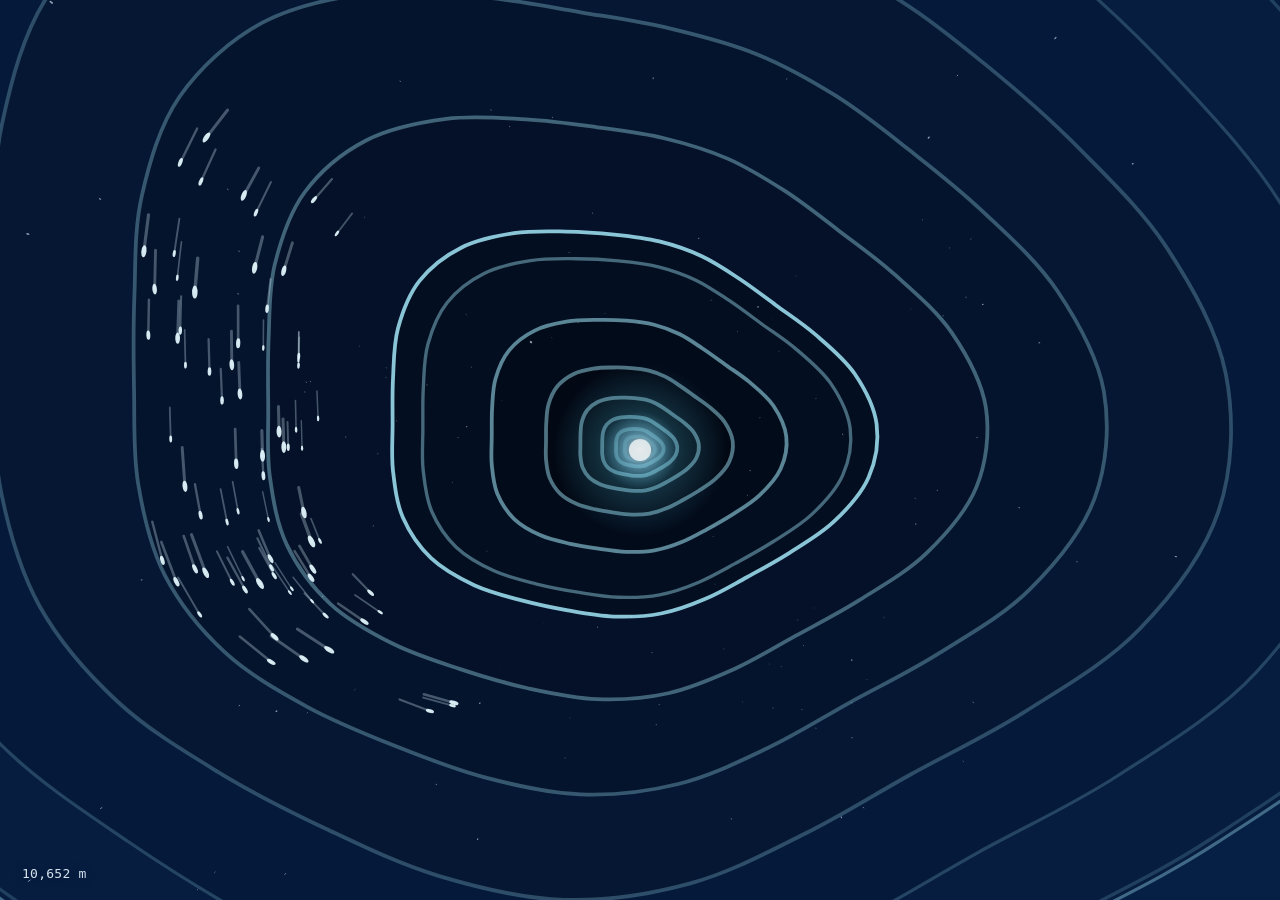
==== benthic/static/intro.html @ 38ce49fb "Benthic 1.1.2 A security update after a review of 1.1.1: the local service answers only the app, its" ====
<!DOCTYPE html>
<html lang="en">
<head>
<meta charset="utf-8">
<meta name="viewport" content="width=device-width, initial-scale=1">
<title>Benthic</title>
<style>
  html, body { margin: 0; height: 100%; overflow: hidden; background: transparent; }
  body { cursor: default; -webkit-user-select: none; user-select: none; font: 13px/1.3 -apple-system, BlinkMacSystemFont, "SF Pro Text", "Helvetica Neue", sans-serif; }
  canvas { position: fixed; inset: 0; width: 100%; height: 100%; display: block; transition: opacity .3s ease; }
  .hud { position: fixed; left: 22px; bottom: 20px; display: grid; gap: 5px; pointer-events: none; }
  .depth { font: 500 13px/1 ui-monospace, "SF Mono", Menlo, monospace; color: rgba(234, 248, 255, .9); font-variant-numeric: tabular-nums; letter-spacing: .02em; text-shadow: 0 1px 8px rgba(0, 20, 60, .6); }
  .status { color: rgba(190, 225, 255, .82); opacity: 0; transition: opacity .4s ease; }
  .status.on { opacity: 1; }
</style>
</head>
<body>
<canvas id="cv" aria-hidden="true"></canvas>
<div class="hud" id="hud" aria-hidden="true"><span class="status" id="status"></span><span class="depth" id="depth">0 m</span></div>
<script>
(() => {
"use strict";
// Intro der App, über dem Hauptfenster, solange das Backend startet: Abstieg von der Oberfläche an einem
// Fischschwarm vorbei bis zum leuchtenden tiefsten Punkt. Über dem Meeresgrund wartet die Szene (mit
// Sonar-Pings), bis die App meldet, dass die Oberfläche geladen ist (benthicIntro.ready). Dann flutet das
// Licht das Bild, das Bild wird zum App-Symbol und landet auf dem Zeichen in der Seitenleiste; der
// Hintergrund wird dabei durchsichtig und gibt die Oberfläche frei. Am Ende meldet die Seite "done".
// Jedes Bild ist aus den sechs Tiefenlinien von AppIcon.svg gezeichnet; Vorlage ist
// design-2026/motion/benthic-motion-study.html (wie das Intro der Website). Escape überspringt.

// Offene Entscheidungen:
const FIRST_LAUNCH = "full";     // erster Start: "full" der ganze Abstieg, "none" kein Intro
const LATER_LAUNCHES = "short";  // jeder weitere Start: "short" ab dem Meeresgrund und etwas schneller, "none" kein Intro
const SOUND = "always";          // "always" bei jedem Intro, "first" nur beim ersten Start, "never"
const SHORT_SPEED = 1.35;        // Tempo der kurzen Fassung

const cfg = window.benthicIntroConfig || {};
const first = !!cfg.first, lang = cfg.lang === "de" ? "de" : "en";
const post = (msg) => { try { window.webkit.messageHandlers.benthicIntro.postMessage(msg); } catch (e) {} };
const version = first ? (FIRST_LAUNCH === "full" ? "full" : null) : (LATER_LAUNCHES === "short" ? "short" : null);
if (!version || matchMedia("(prefers-reduced-motion: reduce)").matches) {
  document.body.style.display = "none";
  post({ action: "done", tail: 0 });
  return;
}
const speed = version === "short" ? SHORT_SPEED : 1;
const wantSound = SOUND === "always" || (SOUND === "first" && first);

// Die sechs Tiefenlinien von AppIcon.svg, von außen nach innen, in Kachel-Einheiten (1 = 824 pt) um den tiefsten Punkt.
const RAW = [[0.5029,-0.0655,0.5109,-0.0275,0.5119,0.0162,0.5013,0.0535,0.4906,0.0907,0.4655,0.1281,0.4388,0.1579,0.412,0.1877,0.3738,0.2109,0.3407,0.2325,0.3077,0.2541,0.2729,0.2696,0.2406,0.2876,0.2083,0.3056,0.1793,0.3239,0.147,0.3405,0.1147,0.3572,0.0823,0.3766,0.0468,0.3874,0.0114,0.3983,-0.0282,0.4063,-0.0655,0.4057,-0.1028,0.405,-0.1421,0.3954,-0.1769,0.3834,-0.2118,0.3715,-0.2439,0.3519,-0.2747,0.3341,-0.3056,0.3163,-0.3338,0.2969,-0.3622,0.2767,-0.3905,0.2564,-0.4197,0.2368,-0.445,0.2128,-0.4702,0.1889,-0.4957,0.1624,-0.5138,0.1331,-0.5319,0.1038,-0.5449,0.07,-0.5535,0.0369,-0.5621,0.0038,-0.5634,-0.0309,-0.5655,-0.0655,-0.5675,-0.1001,-0.5671,-0.1343,-0.5658,-0.1706,-0.5645,-0.2069,-0.5653,-0.2455,-0.5575,-0.2835,-0.5498,-0.3215,-0.5403,-0.3644,-0.5193,-0.3985,-0.4983,-0.4325,-0.4672,-0.4668,-0.4317,-0.488,-0.3962,-0.5091,-0.3487,-0.521,-0.3063,-0.5255,-0.2639,-0.5301,-0.2172,-0.5216,-0.1771,-0.5152,-0.137,-0.5088,-0.1006,-0.4958,-0.0655,-0.4872,-0.0305,-0.4786,0.0006,-0.4715,0.0332,-0.4635,0.0658,-0.4555,0.0984,-0.45,0.1301,-0.4392,0.1617,-0.4284,0.1938,-0.4154,0.2232,-0.3986,0.2525,-0.3818,0.2796,-0.3607,0.3061,-0.3382,0.3325,-0.3157,0.3573,-0.291,0.3818,-0.2637,0.4063,-0.2364,0.4329,-0.2075,0.4531,-0.1744,0.4733,-0.1414,0.4948,-0.1035,0.5029,-0.0655],[0.419,-0.0546,0.4254,-0.0231,0.4249,0.0134,0.415,0.044,0.4051,0.0746,0.3826,0.1048,0.3596,0.1289,0.3367,0.1531,0.3047,0.1714,0.2773,0.1889,0.2499,0.2064,0.2218,0.2191,0.1954,0.2338,0.169,0.2484,0.1453,0.2636,0.1189,0.2768,0.0924,0.2901,0.0656,0.3052,0.0367,0.3134,0.0078,0.3216,-0.0244,0.3269,-0.0546,0.3261,-0.0848,0.3253,-0.1162,0.3175,-0.1447,0.3086,-0.1733,0.2996,-0.1998,0.2857,-0.2259,0.2726,-0.252,0.2595,-0.277,0.2458,-0.3015,0.2302,-0.326,0.2146,-0.3517,0.1988,-0.373,0.179,-0.3943,0.1592,-0.415,0.1362,-0.4293,0.1114,-0.4435,0.0866,-0.4523,0.0578,-0.4583,0.0302,-0.4643,0.0025,-0.4641,-0.0261,-0.4653,-0.0546,-0.4664,-0.0831,-0.4664,-0.111,-0.4653,-0.1408,-0.4642,-0.1707,-0.4654,-0.2026,-0.4589,-0.2337,-0.4524,-0.2648,-0.444,-0.2999,-0.4263,-0.3273,-0.4087,-0.3548,-0.3822,-0.3818,-0.3527,-0.3986,-0.3233,-0.4153,-0.2845,-0.424,-0.2499,-0.4277,-0.2153,-0.4314,-0.178,-0.425,-0.1454,-0.4206,-0.1129,-0.4162,-0.0833,-0.4073,-0.0546,-0.4011,-0.0259,-0.395,0.0002,-0.3902,0.0271,-0.3838,0.0539,-0.3773,0.0808,-0.372,0.1066,-0.3626,0.1323,-0.3531,0.1578,-0.3413,0.1816,-0.3271,0.2053,-0.3129,0.227,-0.2956,0.249,-0.2774,0.2711,-0.2592,0.2926,-0.2399,0.3139,-0.2179,0.3351,-0.1958,0.3591,-0.1724,0.3767,-0.1452,0.3942,-0.118,0.4127,-0.0861,0.419,-0.0546],[0.3386,-0.0437,0.3433,-0.0183,0.3416,0.011,0.3328,0.0354,0.3241,0.0597,0.3049,0.0834,0.286,0.1024,0.2671,0.1214,0.2414,0.1356,0.2195,0.1494,0.1976,0.1632,0.1756,0.1735,0.1546,0.1851,0.1337,0.1967,0.1149,0.2088,0.0938,0.219,0.0727,0.2292,0.0512,0.2403,0.0282,0.2462,0.0053,0.2521,-0.0199,0.2553,-0.0437,0.2545,-0.0675,0.2537,-0.0917,0.2478,-0.1144,0.2415,-0.1372,0.2352,-0.1585,0.2259,-0.18,0.2168,-0.2015,0.2076,-0.2229,0.1984,-0.2434,0.1867,-0.2639,0.175,-0.2857,0.1625,-0.303,0.1465,-0.3203,0.1305,-0.3364,0.1111,-0.3472,0.0908,-0.3579,0.0704,-0.3636,0.0467,-0.3676,0.0243,-0.3716,0.0019,-0.3706,-0.0209,-0.3712,-0.0437,-0.3717,-0.0665,-0.3719,-0.0886,-0.371,-0.1124,-0.3701,-0.1362,-0.3712,-0.1618,-0.3658,-0.1864,-0.3604,-0.211,-0.3531,-0.2386,-0.3386,-0.26,-0.324,-0.2814,-0.3022,-0.302,-0.2787,-0.3148,-0.2551,-0.3276,-0.2244,-0.3339,-0.1972,-0.337,-0.17,-0.34,-0.1411,-0.3358,-0.1155,-0.3331,-0.0899,-0.3304,-0.0666,-0.3248,-0.0437,-0.3207,-0.0208,-0.3166,0.0005,-0.3134,0.022,-0.3083,0.0434,-0.3032,0.065,-0.2981,0.0853,-0.2901,0.1056,-0.2821,0.1252,-0.2717,0.1439,-0.2601,0.1626,-0.2485,0.1795,-0.2348,0.1974,-0.2206,0.2153,-0.2063,0.2334,-0.1917,0.2512,-0.1744,0.2691,-0.1571,0.2897,-0.1385,0.3043,-0.1168,0.3188,-0.095,0.3338,-0.069,0.3386,-0.0437],[0.2593,-0.0328,0.2625,-0.0134,0.2602,0.0089,0.253,0.0272,0.2458,0.0456,0.2304,0.0632,0.2158,0.0774,0.2012,0.0916,0.1819,0.1022,0.1654,0.1126,0.1488,0.123,0.1325,0.131,0.1167,0.1397,0.101,0.1484,0.0866,0.1575,0.0707,0.1649,0.0547,0.1722,0.0382,0.1798,0.021,0.1838,0.0037,0.1878,-0.015,0.1894,-0.0328,0.1887,-0.0505,0.1881,-0.0683,0.184,-0.0855,0.18,-0.1027,0.1759,-0.1192,0.1704,-0.136,0.1644,-0.1528,0.1585,-0.1701,0.1527,-0.1862,0.1443,-0.2024,0.1359,-0.2197,0.1264,-0.2329,0.1141,-0.2462,0.1018,-0.258,0.0863,-0.2657,0.0704,-0.2734,0.0546,-0.2767,0.0362,-0.2792,0.019,-0.2817,0.0018,-0.2805,-0.0155,-0.2807,-0.0328,-0.2809,-0.0501,-0.2812,-0.0668,-0.2805,-0.0848,-0.2797,-0.1028,-0.2805,-0.1222,-0.2761,-0.1406,-0.2717,-0.159,-0.2656,-0.1795,-0.2542,-0.1953,-0.2429,-0.211,-0.226,-0.2257,-0.2081,-0.2351,-0.1903,-0.2444,-0.1674,-0.2489,-0.1472,-0.2514,-0.127,-0.2539,-0.1058,-0.2515,-0.0867,-0.2502,-0.0676,-0.2488,-0.0501,-0.2459,-0.0328,-0.2434,-0.0154,-0.2408,0.001,-0.2388,0.0174,-0.2349,0.0337,-0.231,0.05,-0.2264,0.0652,-0.22,0.0804,-0.2135,0.0947,-0.2049,0.1087,-0.196,0.1227,-0.187,0.1353,-0.1769,0.1491,-0.1662,0.1629,-0.1556,0.1775,-0.1451,0.1915,-0.1321,0.2056,-0.1192,0.2222,-0.1052,0.2335,-0.0887,0.2448,-0.0721,0.256,-0.0521,0.2593,-0.0328],[0.1848,-0.0218,0.1867,-0.0082,0.1844,0.0075,0.1789,0.0203,0.1734,0.0331,0.1623,0.0452,0.1519,0.0551,0.1415,0.065,0.1281,0.0725,0.1166,0.0798,0.1051,0.0871,0.0939,0.0929,0.0829,0.099,0.0718,0.105,0.0617,0.1113,0.0504,0.1162,0.0392,0.1211,0.0274,0.1258,0.0154,0.1282,0.0033,0.1307,-0.0095,0.1313,-0.0218,0.1308,-0.0342,0.1304,-0.0463,0.1279,-0.0584,0.1256,-0.0705,0.1233,-0.0823,0.1205,-0.0945,0.117,-0.1067,0.1134,-0.1196,0.1101,-0.1314,0.1045,-0.1431,0.0989,-0.1558,0.0921,-0.1651,0.0833,-0.1745,0.0745,-0.1825,0.063,-0.1876,0.0516,-0.1927,0.0401,-0.1943,0.0269,-0.1958,0.0147,-0.1972,0.0024,-0.1962,-0.0097,-0.1962,-0.0218,-0.1962,-0.034,-0.1966,-0.0458,-0.1959,-0.0584,-0.1953,-0.071,-0.1956,-0.0846,-0.1923,-0.0974,-0.1889,-0.1101,-0.1841,-0.1241,-0.1759,-0.1348,-0.1677,-0.1456,-0.1555,-0.1553,-0.143,-0.1616,-0.1305,-0.168,-0.1149,-0.171,-0.101,-0.173,-0.0871,-0.175,-0.0727,-0.1741,-0.0595,-0.1737,-0.0463,-0.1733,-0.0341,-0.1721,-0.0218,-0.1707,-0.0096,-0.1693,0.0022,-0.1681,0.0137,-0.1652,0.0252,-0.1624,0.0367,-0.1587,0.0473,-0.1538,0.0578,-0.149,0.0675,-0.1426,0.0773,-0.1362,0.087,-0.1298,0.0958,-0.1228,0.1057,-0.1154,0.1156,-0.1081,0.1264,-0.101,0.1366,-0.0921,0.1469,-0.0831,0.159,-0.0732,0.1671,-0.0615,0.1751,-0.0498,0.1828,-0.0355,0.1848,-0.0218],[0.1171,-0.0109,0.1181,-0.0025,0.1162,0.0072,0.1126,0.015,0.1091,0.0229,0.1021,0.0302,0.0956,0.0363,0.0892,0.0424,0.0812,0.047,0.0742,0.0515,0.0671,0.056,0.0604,0.0598,0.0536,0.0635,0.0468,0.0672,0.0404,0.0709,0.0334,0.0737,0.0264,0.0766,0.0191,0.0791,0.0117,0.0803,0.0043,0.0816,-0.0034,0.0817,-0.0109,0.0815,-0.0184,0.0813,-0.0257,0.0801,-0.0332,0.079,-0.0407,0.0779,-0.0482,0.0768,-0.0559,0.0751,-0.0637,0.0733,-0.0721,0.0716,-0.0796,0.0683,-0.0871,0.065,-0.0951,0.0606,-0.1009,0.0551,-0.1067,0.0495,-0.1113,0.0421,-0.1143,0.0349,-0.1173,0.0276,-0.1179,0.0193,-0.1187,0.0117,-0.1194,0.0041,-0.1187,-0.0034,-0.1187,-0.0109,-0.1186,-0.0185,-0.1189,-0.0258,-0.1184,-0.0335,-0.1179,-0.0412,-0.1179,-0.0496,-0.1156,-0.0573,-0.1134,-0.065,-0.11,-0.0734,-0.1048,-0.0798,-0.0996,-0.0862,-0.092,-0.0918,-0.0843,-0.0956,-0.0767,-0.0994,-0.0674,-0.1013,-0.059,-0.1027,-0.0506,-0.1042,-0.0421,-0.1041,-0.0341,-0.1042,-0.0261,-0.1044,-0.0185,-0.1042,-0.0109,-0.1035,-0.0034,-0.1029,0.0041,-0.1021,0.0113,-0.1003,0.0184,-0.0985,0.0254,-0.0959,0.0319,-0.0927,0.0384,-0.0895,0.0441,-0.0853,0.0501,-0.0813,0.0561,-0.0773,0.0616,-0.0732,0.0678,-0.0687,0.074,-0.0642,0.081,-0.06,0.0875,-0.0545,0.094,-0.049,0.1017,-0.0429,0.1067,-0.0356,0.1116,-0.0283,0.1161,-0.0194,0.1171,-0.0109]].map((a) => Float32Array.from(a));
const NP = 170;
const TC = [-0.050971, -0.075243];    // Mitte der Kachel, vom tiefsten Punkt aus
const TILE_R = 0.225728;              // Eckenradius 186 / 824
const TL = -0.550971, TT = -0.575243; // linke und obere Kante der Kachel
const MARK = 60 / 64;                 // Anteil der Kachel am Zeichen in der Seitenleiste (favicon.svg: 60 von 64)
const DEPTH_M = 10935;
const PIXELS = 4.6e6;                 // höchstens so viele Bildpunkte je Bild

const clamp01 = (x) => (x < 0 ? 0 : x > 1 ? 1 : x);
const lerp = (a, b, t) => a + (b - a) * t;
const smooth = (x) => { x = clamp01(x); return x * x * (3 - 2 * x); };
const eOut = (x) => 1 - Math.pow(1 - clamp01(x), 3);
const eInOut = (x) => { x = clamp01(x); return x < .5 ? 4 * x * x * x : 1 - Math.pow(-2 * x + 2, 3) / 2; };
const rng = (seed) => { let s = seed >>> 0; return () => (s = (s * 1664525 + 1013904223) >>> 0) / 4294967296; };
const hx = (h) => [parseInt(h.slice(1, 3), 16), parseInt(h.slice(3, 5), 16), parseInt(h.slice(5, 7), 16)];
const mixc = (a, b, t) => [a[0] + (b[0] - a[0]) * t, a[1] + (b[1] - a[1]) * t, a[2] + (b[2] - a[2]) * t];
const rgba = (c, a = 1) => `rgba(${c[0] | 0},${c[1] | 0},${c[2] | 0},${a})`;
const ramp = (stops) => {
  const s = stops.map(([p, h]) => [p, hx(h)]);
  return (x) => {
    if (x <= s[0][0]) return s[0][1];
    for (let i = 1; i < s.length; i++) if (x <= s[i][0]) return mixc(s[i - 1][1], s[i][1], (x - s[i - 1][0]) / (s[i][0] - s[i - 1][0]));
    return s[s.length - 1][1];
  };
};
const WATER = ramp([[0, "#3CC2EE"], [.12, "#22A0DC"], [.3, "#1470B4"], [.5, "#0B4585"], [.7, "#062654"], [.86, "#03132E"], [1, "#020A19"]]);
const RING_LIT = ramp([[-4, "#3FBDEA"], [-2, "#2CA7E0"], [-1, "#2399D8"], [0, "#1C8FCF"], [1, "#1472B9"], [2, "#0D5AA0"], [3, "#094385"], [4, "#062F69"], [5, "#041F4D"], [7, "#021333"], [10, "#010A1E"]]);
const RING_DARK = ramp([[-6, "#082753"], [-2, "#072148"], [0, "#061C3D"], [2, "#051630"], [4, "#041025"], [5, "#030C1C"], [8, "#01060F"]]);
const LINE = hx("#A8EEFF");

// Tiefenlinie auf einer stetigen Stufe u: 0 bis 5 liegt zwischen den Linien des Symbols, darüber hinaus wächst oder schrumpft sie weiter.
const P = new Float32Array(NP);
function ringAt(u) {
  if (u <= 0) { const k = Math.pow(1.2, -u), a = RAW[0]; for (let i = 0; i < NP; i++) P[i] = a[i] * k; }
  else if (u >= 5) { const k = Math.pow(.634, u - 5), a = RAW[5]; for (let i = 0; i < NP; i++) P[i] = a[i] * k; }
  else { const j = Math.floor(u), f = u - j, a = RAW[j], b = RAW[j + 1]; for (let i = 0; i < NP; i++) P[i] = a[i] + (b[i] - a[i]) * f; }
  return P;
}
function trace(c, p, ox, oy, s) {
  c.beginPath();
  c.moveTo(ox + p[0] * s, oy + p[1] * s);
  for (let i = 2; i < NP; i += 6) c.bezierCurveTo(ox + p[i] * s, oy + p[i + 1] * s, ox + p[i + 2] * s, oy + p[i + 3] * s, ox + p[i + 4] * s, oy + p[i + 5] * s);
  c.closePath();
}
function rrect(c, x, y, w, h, r) {
  c.beginPath();
  c.moveTo(x + r, y); c.arcTo(x + w, y, x + w, y + h, r); c.arcTo(x + w, y + h, x, y + h, r);
  c.arcTo(x, y + h, x, y, r); c.arcTo(x, y, x + w, y, r); c.closePath();
}
// Radius einer Tiefenlinie je Winkel, für die Fische, die an ihr entlang schwimmen.
function polar(arr, bins = 180) {
  const r = new Float32Array(bins);
  let x0 = arr[0], y0 = arr[1];
  for (let i = 2; i < NP; i += 6) {
    const x1 = arr[i], y1 = arr[i + 1], x2 = arr[i + 2], y2 = arr[i + 3], x3 = arr[i + 4], y3 = arr[i + 5];
    for (let k = 0; k <= 12; k++) {
      const t = k / 12, m = 1 - t;
      const x = m * m * m * x0 + 3 * m * m * t * x1 + 3 * m * t * t * x2 + t * t * t * x3;
      const y = m * m * m * y0 + 3 * m * m * t * y1 + 3 * m * t * t * y2 + t * t * t * y3;
      const b = Math.floor(((Math.atan2(y, x) / (2 * Math.PI)) + 1) % 1 * bins) % bins;
      r[b] = Math.max(r[b], Math.hypot(x, y));
    }
    x0 = x3; y0 = y3;
  }
  for (let pass = 0; pass < 4; pass++) for (let b = 0; b < bins; b++) if (!r[b]) r[b] = r[(b + bins - 1) % bins] || r[(b + 1) % bins];
  return (th) => { const f = (((th / (2 * Math.PI)) % 1) + 1) % 1 * bins, i = Math.floor(f) % bins, w = f - Math.floor(f); return r[i] * (1 - w) + r[(i + 1) % bins] * w; };
}
const R3 = polar(RAW[3]);

// ── Zeitplan ── Sekunden der Szene: Oberfläche, Abstieg, Meeresgrund (hier wartet sie offen), Licht, Symbol, Landung.
const FS0 = 3.4, FS1 = .38, SETTLE = .6;
const T = { descent: .7, seafloor: 2.3, hold0: 3.3, start: version === "short" ? 2.85 : 0 };
T.fa = T.seafloor - .4;
T.Fh = FS1 * (T.hold0 - T.fa) + (FS0 - FS1) * (T.hold0 - T.fa) / 3;
// Solange die App nicht bereit ist, liegt das Licht in unendlicher Ferne; ready() legt es fest.
function setIgnite(ign) {
  Object.assign(T, { ignite: ign, iconStart: ign + .6, iconSet: ign + 1.45, rest: ign + 1.8, welcome: ign + 2.4, end: ign + 2.75 });
  T.Fi = T.Fh + FS1 * (ign - T.hold0);
  T.target = isFinite(ign) ? Math.ceil(T.Fi + .4 * FS1 * SETTLE) : 0;
  T.pings = [];
  const until = isFinite(ign) ? ign - .2 : T.hold0 + 90;
  for (let tp = T.seafloor - .1; tp < until; tp += .8) T.pings.push(tp);
}
setIgnite(Infinity);
function flow(t) {
  const a = T.fa, h = T.hold0;
  if (t < a) return FS0 * (t - a);
  if (t < h) { const p = (t - a) / (h - a); return FS1 * (t - a) + (FS0 - FS1) * (h - a) * (1 - Math.pow(1 - p, 3)) / 3; }
  if (t < T.ignite) return T.Fh + FS1 * (t - h);
  const p = clamp01((t - T.ignite) / SETTLE), p2 = p * p, p3 = p2 * p;
  return (2 * p3 - 3 * p2 + 1) * T.Fi + (p3 - 2 * p2 + p) * SETTLE * FS1 + (-2 * p3 + 3 * p2) * T.target;
}
const creep = (t) => .955 + .03 * (1 - Math.exp(-Math.max(0, t - T.hold0) / 1.6));
function depth(t) {
  if (t <= T.descent) return .015 * smooth(t / T.descent);
  if (t <= T.hold0) { const p = (t - T.descent) / (T.hold0 - T.descent); return .015 + .94 * (1 - Math.cos(Math.PI * Math.pow(p, .75))) / 2; }
  if (t <= T.ignite) return creep(t);
  return lerp(creep(T.ignite), 1, eOut((t - T.ignite) / .5));
}
const vis = (t) => smooth((t - (T.seafloor - .45)) / .9);
const litAmt = (t) => smooth((t - T.ignite) / .5);

// ── Bühne ──
const cv = document.getElementById("cv"), ctx = cv.getContext("2d");
const lit = document.createElement("canvas"), lctx = lit.getContext("2d");
if (!ctx || !lctx) { post({ action: "done", tail: 0 }); return; }
let W = 1, H = 1, DPR = 1, S0 = 1, U = 1;
const slots = { head: null, centre: null };
let target = null;   // Zeichen in der Seitenleiste, aus der Oberfläche gemessen: {x, y, w, h}

function covers(S) {
  const ox = W / 2, oy = H / 2, x = ox + TL * S, y = oy + TT * S, r = TILE_R * S;
  if (x > 0 || y > 0 || x + S < W || y + S < H) return false;
  const corners = [[0, 0, x + r, y + r], [W, 0, x + S - r, y + r], [0, H, x + r, y + S - r], [W, H, x + S - r, y + S - r]];
  return corners.every(([px, py, cx, cy]) => {
    const inX = px < x + r || px > x + S - r, inY = py < y + r || py > y + S - r;
    return !(inX && inY) || Math.hypot(px - cx, py - cy) <= r;
  });
}
function layout() {
  W = Math.max(1, innerWidth); H = Math.max(1, innerHeight);
  DPR = Math.min(2, window.devicePixelRatio || 1, Math.sqrt(PIXELS / (W * H)));
  for (const c of [cv, lit]) { c.width = Math.round(W * DPR); c.height = Math.round(H * DPR); }
  U = Math.min(W, H);
  S0 = Math.max(W / (2 * .449), H / (2 * .4247)) * 1.02;
  while (!covers(S0)) S0 *= 1.025;
  slots.centre = { x: W / 2, y: H / 2, s: Math.max(72, Math.min(150, U * .22)) };
  slots.head = target && target.w > 4 ? { x: target.x + target.w / 2, y: target.y + target.h / 2, s: target.w * MARK } : null;
  initFish();
}
function view(t) {
  let S = S0, tcx = W / 2 + TC[0] * S0, tcy = H / 2 + TC[1] * S0, clip = false, shadow = 0, shrink = 0;
  if (t > T.iconStart) {
    clip = true;
    const p = eInOut((t - T.iconStart) / (T.iconSet - T.iconStart)), tg = slots.centre;
    S = Math.exp(lerp(Math.log(S0), Math.log(tg.s), p));
    tcx = lerp(tcx, tg.x, p); tcy = lerp(tcy, tg.y, p);
    shadow = shrink = p;
    if (slots.head && t > T.rest) {
      const g = eInOut((t - T.rest) / (T.welcome - T.rest)), hd = slots.head;
      S = Math.exp(lerp(Math.log(tg.s), Math.log(hd.s), g));
      tcx = lerp(tg.x, hd.x, g); tcy = lerp(tg.y, hd.y, g);
      shadow = 1 - g;
    }
  }
  return { S, ox: tcx - TC[0] * S, oy: tcy - TC[1] * S, tcx, tcy, clip, shadow, shrink };
}

// --- particles
const SNOW = [], BUB = [], RAYS = [];
{
  const r = rng(7);
  for (let i = 0; i < 210; i++) SNOW.push({ x: (r() * 2 - 1) * 1.5, y: (r() * 2 - 1) * 1.5, z0: r() * 4, s: .5 + r() * 1.3 });
  for (let i = 0; i < 34; i++) BUB.push({ x: (r() * 2 - 1) * .55, y: (r() * 2 - 1) * .5, z0: .45 + r() * 1.9, r: 2.2 + r() * 5, p: r() * 6.28 });
  for (let i = 0; i < 15; i++) RAYS.push({ a: (i / 15) * Math.PI * 2 + r() * .3, w: .025 + r() * .05, k: .5 + r() * .5, p: r() * 6.28 });
}
let FISH = [];
const PASS = [[-.14, .86], [.34, 1.12], [1.02, .64], [.72, .2]];
const TP = 1.15, TPD = 1.45, TM = TP + 1.1;
let MILL0 = 0, Q = [];
function initFish() {
  const r = rng(42), g = () => (r() + r() + r() - 1.5) / 1.5;
  FISH = [];
  for (let i = 0; i < 74; i++) FISH.push({ lag: r() * .5, off: g() * .05, wig: r() * 6.28, r: 1.05 + r() * 1.5, om: .85 + r() * .35, sc: .74 + r() * .42, th: g() * .5, sv: .55 + r() * .9, sw: (r() - .5) * .7 });
  MILL0 = Math.atan2((PASS[3][1] - .5) * H, (PASS[3][0] - .5) * W);
  Q = PASS.map(([a, b]) => [a * W, b * H]);
}
function fishXY(f, t, out) {
  const tau = (t - TP - f.lag) / TPD;
  const q = Q;
  let x, y, tx, ty;
  if (tau < 0) { x = q[0][0] + 3 * (q[1][0] - q[0][0]) * tau; y = q[0][1] + 3 * (q[1][1] - q[0][1]) * tau; tx = q[1][0] - q[0][0]; ty = q[1][1] - q[0][1]; }
  else if (tau > 1) { x = q[3][0] + 3 * (q[3][0] - q[2][0]) * (tau - 1); y = q[3][1] + 3 * (q[3][1] - q[2][1]) * (tau - 1); tx = q[3][0] - q[2][0]; ty = q[3][1] - q[2][1]; }
  else {
    const m = 1 - tau, a = m * m * m, b = 3 * m * m * tau, c = 3 * m * tau * tau, d = tau * tau * tau;
    x = a * q[0][0] + b * q[1][0] + c * q[2][0] + d * q[3][0];
    y = a * q[0][1] + b * q[1][1] + c * q[2][1] + d * q[3][1];
    tx = 3 * m * m * (q[1][0] - q[0][0]) + 6 * m * tau * (q[2][0] - q[1][0]) + 3 * tau * tau * (q[3][0] - q[2][0]);
    ty = 3 * m * m * (q[1][1] - q[0][1]) + 6 * m * tau * (q[2][1] - q[1][1]) + 3 * tau * tau * (q[3][1] - q[2][1]);
  }
  const tl = Math.hypot(tx, ty) || 1, nx = -ty / tl, ny = tx / tl;
  const lat = f.off * U + Math.sin(t * 7.5 + f.wig) * .004 * U;
  x += nx * lat; y += ny * lat;
  const cx = W / 2, cy = H / 2;
  const th = MILL0 + f.th + f.lag * 1.3 - f.om * (t - TM);
  const rr = R3(th) * S0 * f.sc;
  let mx = cx + Math.cos(th) * rr, my = cy + Math.sin(th) * rr;
  const s = t - T.ignite;
  if (s > 0) {
    const dx = mx - cx, dy = my - cy, dl = Math.hypot(dx, dy) || 1, cs = Math.cos(f.sw), sn = Math.sin(f.sw);
    const dist = (f.sv * s + 2.4 * s * s) * U;
    mx += (dx * cs - dy * sn) / dl * dist; my += (dx * sn + dy * cs) / dl * dist;
  }
  const w = smooth((t - TM - f.lag * .5) / .9);
  out[0] = lerp(x, mx, w); out[1] = lerp(y, my, w);
}

// --- drawing
function drawRays(c, t, d, ox, oy) {
  const ra = 1 - smooth((d - .05) / .36);
  if (ra <= 0) return;
  const R = Math.hypot(W, H) * 1.1;
  const g = c.createRadialGradient(ox, oy, R * .04, ox, oy, R);
  g.addColorStop(0, "rgba(212,246,255,0)"); g.addColorStop(.3, "rgba(212,246,255,.07)"); g.addColorStop(1, "rgba(212,246,255,.2)");
  c.save(); c.globalCompositeOperation = "lighter"; c.fillStyle = g;
  for (const r of RAYS) {
    const a = r.a + Math.sin(t * .35 + r.p) * .05, w = r.w * (.75 + .25 * Math.sin(t * 1.6 + r.p * 3));
    c.globalAlpha = ra * r.k * (.7 + .3 * Math.sin(t * 2.1 + r.p));
    c.beginPath(); c.moveTo(ox, oy); c.arc(ox, oy, R, a - w, a + w); c.closePath(); c.fill();
  }
  c.restore();
}
function litBg(c, ox, oy, S) {
  const g = c.createLinearGradient(0, oy + TT * S, 0, oy + (TT + 1) * S);
  g.addColorStop(0, "#3CC2EE"); g.addColorStop(.5, "#1F95D6"); g.addColorStop(1, "#1679BF");
  c.fillStyle = g; c.fillRect(0, 0, W, H);
  const sx = ox - .050971 * S, sy = oy - .623786 * S, sr = .849515 * S;
  const s = c.createRadialGradient(sx, sy, 0, sx, sy, sr);
  s.addColorStop(0, "rgba(212,246,255,.8)"); s.addColorStop(.5, "rgba(127,214,245,.152)"); s.addColorStop(1, "rgba(127,214,245,0)");
  c.fillStyle = s; c.fillRect(0, 0, W, H);
}
function pingBoost(u, t) {
  let b = 0;
  for (const tp of T.pings) {
    const age = t - tp; if (age < 0 || age > 1.7) continue;
    const up = 6.8 - age * 6.5; b += Math.exp(-((u - up) * (u - up)) / .3) * (1 - age / 1.7);
  }
  return b;
}
function drawBase(c, L, st, t, d) {
  const { S, ox, oy } = st;
  if (!L) {
    const g = c.createRadialGradient(ox, oy, 0, ox, oy, Math.hypot(W, H) * .72);
    g.addColorStop(0, rgba(WATER(Math.min(1, d + .17)))); g.addColorStop(1, rgba(WATER(d)));
    c.fillStyle = g; c.fillRect(0, 0, W, H);
    drawRays(c, t, d, ox, oy);
  } else litBg(c, ox, oy, S);
  const V = vis(t);
  if (V <= 0) return;
  const F = flow(t), sp = clamp01((t - T.ignite) / SETTLE), settled = t >= T.ignite;
  const k0 = Math.ceil(F - 6.5), k1 = Math.floor(F + 12);
  c.strokeStyle = rgba(LINE);
  for (let k = k0; k <= k1; k++) {
    const u = k - F;
    let a = V;
    if (settled) { const j = k - T.target; if (j < 0 || j > 5) a *= 1 - sp; }
    if (u > 8) a *= 1 - smooth((u - 8) / 4);
    if (a <= .003) continue;
    trace(c, ringAt(u), ox, oy, S);
    c.globalAlpha = a; c.fillStyle = rgba(L ? RING_LIT(u) : RING_DARK(u)); c.fill();
    const ui = Math.max(0, Math.min(5, u));
    const sa = (L ? lerp(.42, .82, ui / 5) : lerp(.16, .46, ui / 5)) + pingBoost(u, t) * (L ? .2 : .6);
    c.globalAlpha = a * Math.min(1, sa);
    c.lineWidth = Math.max(.8, S * (u <= .5 ? 5 : 6) / 824 * (L ? lerp(.42, 1, st.shrink) : .34));
    c.stroke();
  }
  // the ping itself, a thin contour running outwards
  for (const tp of T.pings) {
    const age = t - tp; if (age < 0 || age > 1.7) continue;
    trace(c, ringAt(6.8 - age * 6.5), ox, oy, S);
    c.globalAlpha = V * .5 * (1 - age / 1.7) * (1 - litAmt(t)); c.lineWidth = Math.max(1, S * .0022); c.stroke();
  }
  c.globalAlpha = 1;
}
function drawSnow(c, t, d, st, pf) {
  const camZ = d * 7 + t * .05, camP = depth(Math.max(0, t - .03)) * 7 + (t - .03) * .05;
  const ox = st.ox, oy = st.oy, R = Math.max(W, H) * .5, k = R / 560;
  const base = lerp(.3, .62, smooth(d / .5)) + .35 * Math.exp(-Math.max(0, t - T.ignite) * 3) * (t > T.ignite ? 1 : 0);
  c.strokeStyle = "#D8F4FF"; c.lineCap = "round";
  for (const p of SNOW) {
    const z = .22 + (((p.z0 - camZ) % 4) + 4) % 4, zp = .22 + (((p.z0 - camP) % 4) + 4) % 4;
    const sx = ox + p.x * R / z, sy = oy + p.y * R / z;
    if (sx < -20 || sy < -20 || sx > W + 20 || sy > H + 20) continue;
    const a = smooth((z - .22) / .35) * (1 - smooth((z - 2.7) / 1.3)) * base * pf;
    if (a <= .01) continue;
    c.globalAlpha = a; c.lineWidth = Math.max(.6, p.s * k / z);
    c.beginPath();
    if (zp >= z && zp - z < 1.5) {
      let px = ox + p.x * R / zp, py = oy + p.y * R / zp; const len = Math.hypot(sx - px, sy - py), mx = 34 * k;
      if (len > mx) { px = sx + (px - sx) * mx / len; py = sy + (py - sy) * mx / len; }
      c.moveTo(px, py);
    } else c.moveTo(sx - .01, sy);
    c.lineTo(sx, sy); c.stroke();
  }
  c.globalAlpha = 1;
}
function drawBubbles(c, t, st) {
  if (T.start > 0 || t > 1.5) return;
  const R = Math.max(W, H) * .5, k = R / 560, fade = 1 - smooth((t - .55) / .8);
  for (const b of BUB) {
    const z = b.z0 - t * 1.5; if (z < .12) continue;
    const x = st.ox + (b.x * R + Math.sin(t * 7 + b.p) * 5) / z, y = st.oy + b.y * R / z - t * 30 / z, r = b.r * k / z;
    const a = fade * smooth((z - .12) / .25) * .75;
    if (a <= .01 || r > 120) continue;
    c.globalAlpha = a; c.strokeStyle = "#E6FAFF"; c.lineWidth = Math.max(.8, r * .12);
    c.beginPath(); c.arc(x, y, r, 0, 6.2832); c.stroke();
    c.fillStyle = "#FFFFFF"; c.beginPath(); c.arc(x - r * .35, y - r * .35, r * .2, 0, 6.2832); c.fill();
  }
  c.globalAlpha = 1;
}
const A = [0, 0], B = [0, 0], C = [0, 0];
function drawFish(c, t, pf) {
  if (t < TP - .3) return;
  const sc = U / 700, s = t - T.ignite, fa = (s > 0 ? 1 - smooth(s / .75) : 1) * pf;
  if (fa <= 0) return;
  c.lineCap = "round";
  for (const f of FISH) {
    fishXY(f, t, A); fishXY(f, t - .018, B); fishXY(f, t - .075, C);
    if (A[0] < -30 || A[1] < -30 || A[0] > W + 30 || A[1] > H + 30) continue;
    const r = f.r * sc, ang = Math.atan2(A[1] - B[1], A[0] - B[0]);
    c.globalAlpha = .3 * fa; c.strokeStyle = "#DDF6FF"; c.lineWidth = r * 1.05;
    c.beginPath(); c.moveTo(C[0], C[1]); c.lineTo(A[0], A[1]); c.stroke();
    c.globalAlpha = .92 * fa; c.fillStyle = "#E4F8FF";
    c.beginPath(); c.ellipse(A[0], A[1], r * 2, r * .85, ang, 0, 6.2832); c.fill();
  }
  c.globalAlpha = 1;
}
function drawGlow(c, t, st) {
  const { S, ox, oy } = st, V = vis(t), L = litAmt(t);
  if (V <= 0) return;
  let pulse = 0;
  for (const tp of T.pings) { const age = t - tp; if (age >= 0 && age < .6) pulse = Math.max(pulse, 1 - age / .6); }
  const ga = Math.min(1, lerp(V * (.5 + .35 * pulse), 1, L)), gr = .145631 * S * lerp(.36 + .06 * pulse, 1, L);
  const g = c.createRadialGradient(ox, oy, 0, ox, oy, gr);
  g.addColorStop(0, `rgba(232,251,255,${ga})`); g.addColorStop(.18, `rgba(143,227,255,${.9 * ga})`);
  g.addColorStop(.45, `rgba(92,211,242,${.3 * ga})`); g.addColorStop(1, "rgba(92,211,242,0)");
  c.fillStyle = g; c.beginPath(); c.arc(ox, oy, gr, 0, 6.2832); c.fill();
  c.fillStyle = `rgba(255,255,255,${Math.min(1, V * (.55 + .45 * pulse) * (1 - L) + L)})`;
  c.beginPath(); c.arc(ox, oy, .024272 * S * lerp(.3, 1, L), 0, 6.2832); c.fill();
}
function drawFlare(c, t, st) {
  const s = t - T.ignite; if (s < 0 || s > 1.5) return;
  const f = s < .07 ? s / .07 : Math.exp(-(s - .07) * 3.6), R = Math.hypot(W, H) * (.16 + .95 * eOut(s / .5));
  c.save(); c.globalCompositeOperation = "lighter";
  const g = c.createRadialGradient(st.ox, st.oy, 0, st.ox, st.oy, R);
  g.addColorStop(0, `rgba(240,253,255,${.95 * f})`); g.addColorStop(.18, `rgba(143,227,255,${.42 * f})`); g.addColorStop(1, "rgba(92,211,242,0)");
  c.fillStyle = g; c.fillRect(0, 0, W, H);
  c.restore();
  const p = s / .85;
  if (p < 1) {
    trace(c, ringAt(lerp(5.5, -6.5, eOut(p))), st.ox, st.oy, st.S);
    c.strokeStyle = `rgba(232,251,255,${.65 * (1 - p)})`; c.lineWidth = Math.max(1, st.S * .004 * (1 + p * 2)); c.stroke();
  }
}
function drawGlass(c, t, st) {
  const L = litAmt(t); if (L <= 0) return;
  const { S, ox, oy } = st;
  const sx = ox - .271845 * S, sy = oy - .393204 * S, sr = .509709 * S;
  const g = c.createRadialGradient(sx, sy, 0, sx, sy, sr);
  g.addColorStop(0, `rgba(255,255,255,${.28 * L})`); g.addColorStop(1, "rgba(255,255,255,0)");
  c.fillStyle = g; c.fillRect(0, 0, W, H);
  if (!st.clip) return;
  const x = ox + TL * S, y = oy + TT * S;
  const rim = c.createLinearGradient(0, y, 0, y + .242718 * S);
  rim.addColorStop(0, "rgba(255,255,255,.32)"); rim.addColorStop(1, "rgba(255,255,255,0)");
  c.fillStyle = rim; c.fillRect(x, y, S, S);
  const i = 1.5 / 824 * S;
  rrect(c, x + i, y + i, S - 2 * i, S - 2 * i, 185 / 824 * S);
  c.strokeStyle = "rgba(255,255,255,.24)"; c.lineWidth = Math.max(.6, 3 / 824 * S); c.stroke();
}
// ---------------------------------------------------------------- sound
// An ethereal score in D, synthesised live with the Web Audio API. It is laid out on the same timeline as the
// picture, so slow motion, the app's wait and every phase line up, and there are no audio files to load.
const NOTE = m => 440 * Math.pow(2, (m - 69) / 12);
function noiseBuf(ac, sec, brown) {
  const len = Math.floor(ac.sampleRate * sec), b = ac.createBuffer(1, len, ac.sampleRate), d = b.getChannelData(0), r = rng(brown ? 11 : 5);
  let last = 0;
  for (let i = 0; i < len; i++) { const w = r() * 2 - 1; if (brown) { last = (last + .02 * w) / 1.02; d[i] = last * 3.5; } else d[i] = w; }
  if (brown) { const f = Math.floor(ac.sampleRate * .05); for (let i = 0; i < f; i++) { d[i] *= i / f; d[len - 1 - i] *= i / f; } }
  return b;
}
// A long, dark tail: noise that loses its highs as it decays, after a short pre-delay.
function impulse(ac, sec) {
  const rate = ac.sampleRate, len = Math.floor(rate * sec), b = ac.createBuffer(2, len, rate), r = rng(99), pre = Math.floor(rate * .024);
  for (let ch = 0; ch < 2; ch++) {
    const d = b.getChannelData(ch); let lp = 0;
    for (let i = pre; i < len; i++) {
      const t = (i - pre) / rate, fc = 6500 * Math.exp(-t * .9) + 450, a = 1 - Math.exp(-2 * Math.PI * fc / rate);
      lp += ((r() * 2 - 1) - lp) * a;
      d[i] = lp * Math.exp(-t * 1.05) * (t < .09 ? t / .09 : 1);
    }
  }
  return b;
}
function makeFx(ac) {
  const comp = ac.createDynamicsCompressor();
  comp.threshold.value = -16; comp.knee.value = 10; comp.ratio.value = 3.5; comp.attack.value = .004; comp.release.value = .3;
  const master = ac.createGain(); master.gain.value = .85;
  master.connect(comp); comp.connect(ac.destination);
  const verb = ac.createConvolver(); verb.buffer = impulse(ac, 5.2);
  const verbIn = ac.createGain(), verbOut = ac.createGain(); verbOut.gain.value = .8;
  verbIn.connect(verb); verb.connect(verbOut); verbOut.connect(master);
  // ping-pong echo that darkens on every repeat, like a sonar return
  const echoIn = ac.createGain(), dl = ac.createDelay(2), dr = ac.createDelay(2), lp = ac.createBiquadFilter(), fb = ac.createGain(), mg = ac.createChannelMerger(2), echoOut = ac.createGain();
  dl.delayTime.value = .34; dr.delayTime.value = .34; lp.type = "lowpass"; lp.frequency.value = 2200; fb.gain.value = .45; echoOut.gain.value = .6;
  echoIn.connect(dl); dl.connect(lp); lp.connect(dr); dr.connect(fb); fb.connect(dl);
  lp.connect(mg, 0, 0); dr.connect(mg, 0, 1); mg.connect(echoOut); echoOut.connect(master); echoOut.connect(verbIn);
  return { master, verbIn, echoIn, noise: noiseBuf(ac, 2, false), brown: noiseBuf(ac, 6, true) };
}
function route(P, node, o) {
  const link = (dst, v) => { if (!v) return; const g = P.ac.createGain(); g.gain.value = v; node.connect(g); g.connect(dst); };
  link(o.amb ? P.amb : P.out, o.dry ?? 1); link(P.send, o.verb); link(P.echo, o.echo);
}
function env(param, at, peak, a, d) { param.setValueAtTime(.0001, at); param.exponentialRampToValueAtTime(peak, at + a); param.exponentialRampToValueAtTime(.0001, at + a + d); }
function osc(P, type, f, at, stop) { const o = P.ac.createOscillator(); o.type = type; o.frequency.setValueAtTime(f, at); o.start(at); o.stop(stop); P.nodes.push(o); return o; }
function noise(P, at, stop, brown) {
  const s = P.ac.createBufferSource(); s.buffer = brown ? P.fx.brown : P.fx.noise; s.loop = true;
  s.start(at, (at * 7.3) % 1.5); s.stop(stop); P.nodes.push(s); return s;
}
function bell(P, at, f, lvl, dec, o = {}) {
  const m = P.ac.createGain();
  const parts = o.soft ? [[1, 1, 1], [2.001, .16, .5]] : [[1, 1, 1], [2.001, .28, .55], [3.012, .1, .34], [4.18, .05, .22]];
  for (const [r, a, k] of parts) {
    const g = P.ac.createGain(); env(g.gain, at, lvl * a, .006, dec * k);
    osc(P, "sine", f * r, at, at + dec * k + .1).connect(g); g.connect(m);
  }
  route(P, m, o.route || { dry: .6, verb: .85 });
}
function sNoise(P, at, dur, type, f0, f1, q, lvl, o, a = .01) {
  const s = noise(P, at, at + dur + .05), fl = P.ac.createBiquadFilter(), g = P.ac.createGain();
  fl.type = type; fl.Q.value = q; fl.frequency.setValueAtTime(f0, at); if (f1 !== f0) fl.frequency.exponentialRampToValueAtTime(f1, at + dur);
  env(g.gain, at, lvl, a, dur - a);
  s.connect(fl); fl.connect(g); route(P, g, o);
}
function sPing(P, at, f = 1318.5, lvl = .22, echo = .9) {
  const m = P.ac.createGain(), g = P.ac.createGain(), g2 = P.ac.createGain();
  g.gain.setValueAtTime(.0001, at); g.gain.exponentialRampToValueAtTime(lvl, at + .006);
  g.gain.exponentialRampToValueAtTime(lvl * .22, at + .3); g.gain.exponentialRampToValueAtTime(.0001, at + 1.9);
  const o = osc(P, "sine", f, at, at + 2); o.frequency.exponentialRampToValueAtTime(f * .985, at + 1.6); o.connect(g); g.connect(m);
  env(g2.gain, at, lvl * .1, .004, .45); osc(P, "sine", f * 2.01, at, at + .6).connect(g2); g2.connect(m);
  route(P, m, { dry: .75, verb: .75, echo });
  sNoise(P, at, .03, "highpass", 3800, 3800, .7, lvl * .2, { dry: .5, verb: .3 }, .002);
}
function sSplash(P, at) {
  sNoise(P, at, .7, "bandpass", 2800, 380, .6, .38, { dry: .9, verb: .3 }, .012);
  sNoise(P, at + .02, .25, "highpass", 6000, 6000, .7, .12, { dry: .7, verb: .2 }, .005);
  const g = P.ac.createGain(); env(g.gain, at, .42, .02, .7);
  const o = osc(P, "sine", 120, at, at + .8); o.frequency.exponentialRampToValueAtTime(36, at + .55); o.connect(g);
  route(P, g, { dry: 1 });
  sNoise(P, at + .08, 1.1, "lowpass", 900, 260, .7, .22, { amb: true, dry: 1, verb: .4 }, .25);
}
function sBubble(P, at, seed, lvl = 1) {
  const r = rng(seed), f0 = 420 + r() * 700, dur = .035 + r() * .055;
  const g = P.ac.createGain(); env(g.gain, at, (.04 + r() * .05) * lvl, .004, dur * 1.7);
  const o = osc(P, "sine", f0, at, at + dur * 2 + .05); o.frequency.exponentialRampToValueAtTime(f0 * 2.4, at + dur); o.connect(g);
  const p = P.ac.createStereoPanner(); p.pan.value = r() * 1.6 - .8; g.connect(p);
  route(P, p, { amb: true, dry: 1, verb: .35 });
}
function sSwell(P, at, len) {
  const s = noise(P, at, at + len + .2), fl = P.ac.createBiquadFilter(), g = P.ac.createGain();
  fl.type = "bandpass"; fl.Q.value = 3.5; fl.frequency.setValueAtTime(240, at); fl.frequency.exponentialRampToValueAtTime(4600, at + len);
  g.gain.setValueAtTime(.0001, at); g.gain.exponentialRampToValueAtTime(.11, at + len * .95); g.gain.exponentialRampToValueAtTime(.0001, at + len + .09);
  s.connect(fl); fl.connect(g); route(P, g, { dry: .55, verb: .7 });
  for (const [m, l] of [[62, .03], [69, .025]]) {
    const gg = P.ac.createGain();
    gg.gain.setValueAtTime(.0001, at); gg.gain.exponentialRampToValueAtTime(l, at + len * .95); gg.gain.exponentialRampToValueAtTime(.0001, at + len + .06);
    osc(P, "triangle", NOTE(m), at, at + len + .1).connect(gg); route(P, gg, { dry: .5, verb: .8 });
  }
}
function sBloom(P, at) {
  [50, 57, 62, 66, 69, 73, 76, 81].forEach((m, i) => bell(P, at + i * .032, NOTE(m), i < 3 ? .085 : .06, 3.8 - i * .22, { route: { dry: .55, verb: .95, echo: i > 4 ? .3 : 0 } }));
  const g = P.ac.createGain(); env(g.gain, at, .3, .03, 1.4);
  const o = osc(P, "sine", 58, at, at + 1.6); o.frequency.exponentialRampToValueAtTime(46, at + 1.2); o.connect(g); route(P, g, { dry: 1 });
  sNoise(P, at, 1.8, "highpass", 5200, 5200, .7, .055, { dry: .3, verb: .9 }, .08);
}
function sScatter(P, at) {
  const r = rng(77);
  for (let i = 0; i < 7; i++) {
    const t0 = at + r() * .28, d = .16 + r() * .14, f = 1300 + r() * 1700;
    const s = noise(P, t0, t0 + d + .05), fl = P.ac.createBiquadFilter(), am = P.ac.createGain(), g = P.ac.createGain(), lg = P.ac.createGain();
    fl.type = "bandpass"; fl.Q.value = 2.2; fl.frequency.setValueAtTime(f, t0); fl.frequency.exponentialRampToValueAtTime(f * 1.6, t0 + d);
    am.gain.value = .5; lg.gain.value = .5; osc(P, "square", 20 + r() * 14, t0, t0 + d + .05).connect(lg); lg.connect(am.gain);
    env(g.gain, t0, .06, .01, d);
    const p = P.ac.createStereoPanner(); p.pan.value = (r() * 2 - 1) * .9;
    s.connect(fl); fl.connect(am); am.connect(g); g.connect(p);
    route(P, p, { amb: true, dry: 1, verb: .3 });
  }
}
function sSettle(P, at) {
  const g = P.ac.createGain(); env(g.gain, at, .22, .012, .5);
  const o = osc(P, "sine", 92, at, at + .6); o.frequency.exponentialRampToValueAtTime(50, at + .3); o.connect(g);
  route(P, g, { dry: 1, verb: .12 });
  bell(P, at + .01, NOTE(86), .02, 1.1, { route: { dry: .4, verb: .9 } });
}
function sLand(P, at) {
  bell(P, at, NOTE(81), .04, 1.8, { route: { dry: .55, verb: .85, echo: .3 } });
  bell(P, at + .09, NOTE(86), .035, 2.2, { route: { dry: .55, verb: .85, echo: .3 } });
}
function sHello(P, at) {
  [[74, .045, 2.6], [81, .035, 2.8], [78, .025, 2.4]].forEach(([m, l, d], i) => bell(P, at + i * .12, NOTE(m), l, d, { route: { dry: .55, verb: .9, echo: i === 1 ? .25 : 0 } }));
}

// One performance of the timeline from t0 at speed s. Pausing, scrubbing or switching modes throws it away.
function perform(ac, fx, t0, s) {
  const P = { ac, fx, t0, s, start: ac.currentTime + .04, nodes: [] };
  const A = tl => P.start + (tl - t0) / s;
  const tEnd = isFinite(T.end) ? T.end + 2.6 : Math.max(t0, T.hold0) + 60, stopAt = A(tEnd) + .1, fresh = T.start === 0;
  const after = (tl, a, b) => (isFinite(a) ? smooth((tl - a) / (b - a)) : 0);
  P.out = ac.createGain(); P.send = ac.createGain(); P.echo = ac.createGain();
  P.out.connect(fx.master); P.send.connect(fx.verbIn); P.echo.connect(fx.echoIn);
  for (const g of [P.out, P.send]) { g.gain.setValueAtTime(0, P.start); g.gain.linearRampToValueAtTime(1, P.start + .06); }
  const curve = (param, fn) => {
    const n = Math.max(2, Math.ceil((tEnd - t0) / s * 50)), arr = new Float32Array(n);
    for (let i = 0; i < n; i++) arr[i] = fn(t0 + (tEnd - t0) * i / (n - 1));
    param.value = arr[0];
    param.setValueCurveAtTime(arr, P.start, (tEnd - t0) / s);
  };
  // the water: everything ambient goes through a low-pass that closes as you go under and opens with the light
  const water = ac.createBiquadFilter(); water.type = "lowpass"; water.Q.value = .5;
  P.amb = ac.createGain(); P.amb.connect(water); water.connect(P.out);
  const ws = ac.createGain(); ws.gain.value = .28; water.connect(ws); ws.connect(P.send);
  curve(water.frequency, tl => {
    let f = lerp(3400, 1500, smooth((depth(tl) - .05) / .9));
    if (fresh && tl < .6) f = Math.exp(lerp(Math.log(14000), Math.log(f), eOut((tl - .06) / .5)));
    return lerp(f, 9000, litAmt(tl));
  });
  // drone: open fifths in D, darkening with depth, swelling into the light
  const padLP = ac.createBiquadFilter(); padLP.type = "lowpass"; padLP.Q.value = 1.2;
  const breath = ac.createGain(); breath.gain.value = .8;
  const lfoG = ac.createGain(); lfoG.gain.value = .2; osc(P, "sine", .11, P.start, stopAt).connect(lfoG); lfoG.connect(breath.gain);
  const pad = ac.createGain(); padLP.connect(breath); breath.connect(pad); pad.connect(P.amb);
  const ps = ac.createGain(); ps.gain.value = .5; pad.connect(ps); ps.connect(P.send);
  for (const [m, type, l] of [[38, "sawtooth", .1], [45, "sawtooth", .08], [50, "triangle", .2], [52, "triangle", .1], [57, "sine", .12], [62, "sine", .05]]) {
    for (const det of [-6, 6]) { const o = osc(P, type, NOTE(m), P.start, stopAt), g = ac.createGain(); o.detune.value = det; g.gain.value = l; o.connect(g); g.connect(padLP); }
  }
  const swell = tl => smooth((tl - (T.ignite - .8)) / .8) * (1 - smooth((tl - T.ignite - .05) / .5));
  curve(pad.gain, tl => .17 * (fresh ? smooth((tl - .15) / 1.3) : 1) * (1 + .45 * swell(tl)) * (1 - after(tl, T.iconStart, tEnd)));
  curve(padLP.frequency, tl => lerp(lerp(1500, 330, smooth(depth(tl) / .95)) + 1300 * swell(tl), 2600, litAmt(tl)));
  // the light: D major ninth voices that only sound once the deepest point is lit
  const hi = ac.createGain(), hiLP = ac.createBiquadFilter(); hiLP.type = "lowpass"; hiLP.frequency.value = 3200; hiLP.connect(hi); hi.connect(P.out);
  const hs = ac.createGain(); hs.gain.value = .7; hi.connect(hs); hs.connect(P.send);
  for (const [m, l] of [[66, .05], [69, .06], [73, .045], [76, .035], [81, .02]]) {
    for (const det of [-5, 5]) { const o = osc(P, "triangle", NOTE(m), P.start, stopAt), g = ac.createGain(); o.detune.value = det; g.gain.value = l; o.connect(g); g.connect(hiLP); }
  }
  curve(hi.gain, tl => .55 * smooth((tl - T.ignite) / .7) * (1 - after(tl, T.iconSet, tEnd)));
  // pressure: a slow low rumble that grows with depth
  const rb = noise(P, P.start, stopAt, true), rbLP = ac.createBiquadFilter(), rbG = ac.createGain();
  rbLP.type = "lowpass"; rbLP.frequency.value = 130; rb.connect(rbLP); rbLP.connect(rbG); rbG.connect(P.out);
  curve(rbG.gain, tl => .3 * smooth((depth(tl) - .2) / .55) * (1 - litAmt(tl)) * (1 + .25 * Math.sin(tl * 1.3)));
  // rushing water that follows the speed of the descent
  const rs = noise(P, P.start, stopAt), rsF = ac.createBiquadFilter(), rsG = ac.createGain();
  rsF.type = "bandpass"; rsF.Q.value = .8; rs.connect(rsF); rsF.connect(rsG); rsG.connect(P.amb);
  const vel = tl => clamp01((depth(tl + .04) - depth(Math.max(0, tl - .04))) / .08 / .55);
  curve(rsG.gain, tl => .2 * Math.pow(vel(tl), 1.3));
  curve(rsF.frequency, tl => 260 + 1200 * vel(tl));
  // the shoal: fluttering fins, panned to where the fish are on screen
  const fn = noise(P, P.start, stopAt), fF = ac.createBiquadFilter(), fAm = ac.createGain(), fG = ac.createGain(), fP = ac.createStereoPanner();
  fF.type = "bandpass"; fF.frequency.value = 1900; fF.Q.value = 2.6; fAm.gain.value = .55;
  const flG = ac.createGain(); flG.gain.value = .45; osc(P, "sine", 23, P.start, stopAt).connect(flG); flG.connect(fAm.gain);
  fn.connect(fF); fF.connect(fAm); fAm.connect(fG); fG.connect(fP); fP.connect(P.amb);
  const SAMPLE = FISH.filter((_, i) => i % 9 === 0), q0 = [0, 0], q1 = [0, 0];
  const school = tl => {
    let x = 0, on = 0, sp = 0;
    for (const f of SAMPLE) {
      fishXY(f, tl, q0); fishXY(f, tl - .05, q1); x += q0[0];
      if (q0[0] > -40 && q0[0] < W + 40 && q0[1] > -40 && q0[1] < H + 40) on++;
      sp += Math.hypot(q0[0] - q1[0], q0[1] - q1[1]) / .05 / U;
    }
    return { x: x / SAMPLE.length / W, on: on / SAMPLE.length, sp: sp / SAMPLE.length };
  };
  curve(fG.gain, tl => { if (tl < TP - .4) return 0; const sc = school(tl); return .26 * sc.on * (.25 + .75 * clamp01(sc.sp / 2.4)) * (1 - smooth((tl - T.ignite) / .35)); });
  curve(fP.pan, tl => { if (tl < TP - .4) return 0; return Math.max(-1, Math.min(1, (school(tl).x * 2 - 1) * .85)); });
  // events, at the moments the picture shows them
  const ev = [];
  if (fresh) {
    ev.push([0, at => sSplash(P, at)]);
    const r = rng(3); let bt = .05;
    for (let i = 0; i < 17; i++) { const seed = 100 + i, l = 1 - i / 22; ev.push([bt, at => sBubble(P, at, seed, l)]); bt += .03 + r() * .07; }
  }
  for (const tp of T.pings) ev.push([tp, at => sPing(P, at)]);
  ev.push([T.ignite - .75, at => sSwell(P, at, .75 / s)]);
  ev.push([T.ignite, at => sBloom(P, at)]);
  ev.push([T.ignite + .03, at => sScatter(P, at)]);
  ev.push([T.iconSet - .1, at => sPing(P, at, 1760, .07, .5)]);
  ev.push([T.iconSet, at => sSettle(P, at)]);
  ev.push(slots.head ? [T.welcome - .05, at => sLand(P, at)] : [T.iconSet + .25, at => sHello(P, at)]);
  for (const [tl, f] of ev) if (isFinite(tl) && tl >= t0 - 1e-6) f(A(tl));
  return P;
}
function cancelPerf(P) {
  const now = P.ac.currentTime;
  for (const g of [P.out, P.send, P.echo]) { g.gain.cancelScheduledValues(now); g.gain.setValueAtTime(g.gain.value, now); g.gain.setTargetAtTime(0, now, .08); }
  setTimeout(() => { for (const n of P.nodes) { try { n.stop(); } catch (e) {} } for (const g of [P.out, P.send, P.echo]) g.disconnect(); }, 900);
}

// ── Bild ──
function frame(t) {
  const d = depth(t), st = view(t);
  ctx.setTransform(DPR, 0, 0, DPR, 0, 0);
  ctx.clearRect(0, 0, W, H);
  if (st.clip) {
    // Der Hintergrund wird durchsichtig und gibt die Oberfläche der App frei, während das Symbol kleiner wird.
    const a = 1 - smooth((t - T.iconStart - .15) / .8);
    if (a > 0) {
      const g = ctx.createRadialGradient(W * .5, -H * .25, 0, W * .5, -H * .25, H * 1.35);
      g.addColorStop(0, `rgba(16,40,90,${a})`); g.addColorStop(1, `rgba(4,10,23,${a})`);
      ctx.fillStyle = g; ctx.fillRect(0, 0, W, H);
    }
    const x = st.ox + TL * st.S, y = st.oy + TT * st.S, r = TILE_R * st.S;
    if (st.S < Math.max(W, H) * 2.5 && st.shadow > 0) {
      ctx.save(); ctx.shadowColor = `rgba(0,0,0,${.45 * st.shadow})`; ctx.shadowBlur = st.S * .14; ctx.shadowOffsetY = st.S * .04;
      ctx.fillStyle = "#1679BF"; rrect(ctx, x, y, st.S, st.S, r); ctx.fill(); ctx.restore();
    }
    ctx.save(); rrect(ctx, x, y, st.S, st.S, r); ctx.clip();
  }
  const fs = t - T.ignite;
  if (fs < 0) drawBase(ctx, 0, st, t, d);
  else if (fs < .6) {
    drawBase(ctx, 0, st, t, d);
    lctx.setTransform(DPR, 0, 0, DPR, 0, 0); lctx.globalCompositeOperation = "source-over"; lctx.clearRect(0, 0, W, H);
    drawBase(lctx, 1, st, t, d);
    const R = Math.max(0, eOut((fs - .03) / .55)) * Math.hypot(W, H) * 1.15, fe = Math.hypot(W, H) * .3;
    const g = lctx.createRadialGradient(st.ox, st.oy, 0, st.ox, st.oy, R + fe);
    g.addColorStop(0, "#000"); g.addColorStop(R / (R + fe), "#000"); g.addColorStop(1, "rgba(0,0,0,0)");
    lctx.globalCompositeOperation = "destination-in"; lctx.fillStyle = g; lctx.fillRect(0, 0, W, H);
    lctx.globalCompositeOperation = "source-over";
    ctx.drawImage(lit, 0, 0, W, H);
  } else drawBase(ctx, 1, st, t, d);
  const pf = 1 - smooth((t - T.iconStart) / .45);
  if (pf > 0) { drawSnow(ctx, t, d, st, pf); drawBubbles(ctx, t, st); drawFish(ctx, t, pf); }
  drawGlow(ctx, t, st);
  drawFlare(ctx, t, st);
  drawGlass(ctx, t, st);
  if (st.clip) ctx.restore();
  // ein Ping um das fertige Symbol
  const pa = (t - T.iconSet + .1) / 1.2;
  if (pa > 0 && pa < 1) {
    trace(ctx, ringAt(lerp(0, -5.5, eOut(pa))), st.ox, st.oy, st.S);
    ctx.strokeStyle = `rgba(143,227,255,${.55 * (1 - pa)})`; ctx.lineWidth = 1.5; ctx.stroke();
  }
  if (T.start === 0 && t < .6) { ctx.fillStyle = `rgba(226,248,255,${.92 * (1 - eOut(t / .6))})`; ctx.fillRect(0, 0, W, H); }
  if (T.start > 0 && t < T.start + .4) { ctx.fillStyle = `rgba(2,6,15,${1 - smooth((t - T.start) / .4)})`; ctx.fillRect(0, 0, W, H); }
  // Ohne Ziel in der Seitenleiste (etwa bei schmalem Fenster) blendet das Symbol in der Mitte aus.
  cv.style.opacity = slots.head ? 1 : 1 - smooth((t - T.rest) / .5);
  hud.style.opacity = 1 - smooth((t - T.ignite) / .35);
  depthEl.textContent = num.format(Math.round(d * DEPTH_M)) + " m";
  statusEl.classList.toggle("on", readyAt === null && t > T.hold0 + 2.5);
}

// ── Ablauf ──
const hud = document.getElementById("hud"), depthEl = document.getElementById("depth"), statusEl = document.getElementById("status");
const num = new Intl.NumberFormat(lang === "de" ? "de-DE" : "en-GB");
statusEl.textContent = lang === "de" ? "Benthic startet …" : "Starting Benthic…";
const SND = { ac: null, fx: null, perf: null };
let t = T.start, last = performance.now(), readyAt = null, skipWanted = false, finished = false, audioSeen = -1;

// Ton: in der App darf die Seite ohne Klick klingen (mediaTypesRequiringUserActionForPlayback = []).
function restartSound(from) {
  if (!SND.ac || SND.ac.state !== "running") return;
  if (SND.perf) cancelPerf(SND.perf);
  SND.perf = perform(SND.ac, SND.fx, from + .04 * speed, speed);
}
layout();
if (wantSound) {
  try {
    const AC = window.AudioContext || window.webkitAudioContext;
    SND.ac = new AC(); SND.fx = makeFx(SND.ac);
    // Nur hörbar, solange das Fenster zu sehen ist (etwa nicht bei gesperrtem Bildschirm); Bild und Ton halten dann gemeinsam an.
    const go = () => { if (!finished && !SND.perf && SND.ac.state === "running" && !document.hidden) restartSound(t); };
    if (document.hidden) SND.ac.suspend(); else if (SND.ac.state === "running") go(); else SND.ac.resume().then(go, () => {});
    document.addEventListener("visibilitychange", () => {
      if (document.hidden) SND.ac.suspend(); else if (!finished) SND.ac.resume().then(go, () => {});
    });
    setTimeout(() => post({ action: "log", message: `Intro (${version}): Ton ${SND.ac.state}` }), 400);
  } catch (e) { SND.ac = null; post({ action: "log", message: "Intro: kein Ton (" + e.message + ")" }); }
}

// Ende, ob gelandet oder übersprungen. tail: so lange klingt der Ton noch nach (die App wartet damit).
function finish(tail) {
  if (finished) return;
  finished = true;
  if (tail < 1 && SND.perf) { cancelPerf(SND.perf); SND.perf = null; }
  post({ action: "done", tail });
}
window.benthicIntro = {
  // Die Oberfläche ist geladen; rect ist das Zeichen in der Seitenleiste (oder null).
  ready(rect) {
    if (readyAt !== null || finished) return;
    readyAt = t; target = rect || null; layout();
    if (skipWanted) { finish(.4); return; }
    setIgnite(Math.max(T.hold0, t + .85));
    if (SND.perf) restartSound(t);
  }
};
function skip() {
  if (finished) return;
  if (readyAt !== null) { finish(.4); return; }
  skipWanted = true;
  if (t < T.hold0 - .3) { t = T.hold0 - .3; if (SND.perf) restartSound(t); }
}
// Wie auf der Website läuft das Intro durch: Klicks beenden es nicht, nur Escape.
addEventListener("keydown", (e) => { if (e.key === "Escape") skip(); });
addEventListener("resize", () => { layout(); frame(t); });

function tick(now) {
  if (finished) return;
  const dt = Math.min(.05, (now - last) / 1000); last = now;
  // Mit Ton führt die Uhr des Tons, damit Bild und Klang nicht auseinanderlaufen. Steht sie (kein
  // Ausgabegerät, gesperrter Bildschirm), läuft das Bild mit seiner eigenen Uhr weiter.
  const at = SND.perf ? SND.ac.currentTime : -1;
  if (at > audioSeen + 1e-4) { audioSeen = at; t = Math.max(t, SND.perf.t0 + (at - SND.perf.start - (SND.ac.outputLatency || 0)) * SND.perf.s); }
  else t += dt * speed;
  if (t >= T.end) { t = T.end; frame(t); finish(SND.perf ? 2.6 : 0); return; }
  frame(t);
  requestAnimationFrame(tick);
}
frame(t);
requestAnimationFrame(tick);
post({ action: "loaded" });
})();
</script>
</body>
</html>
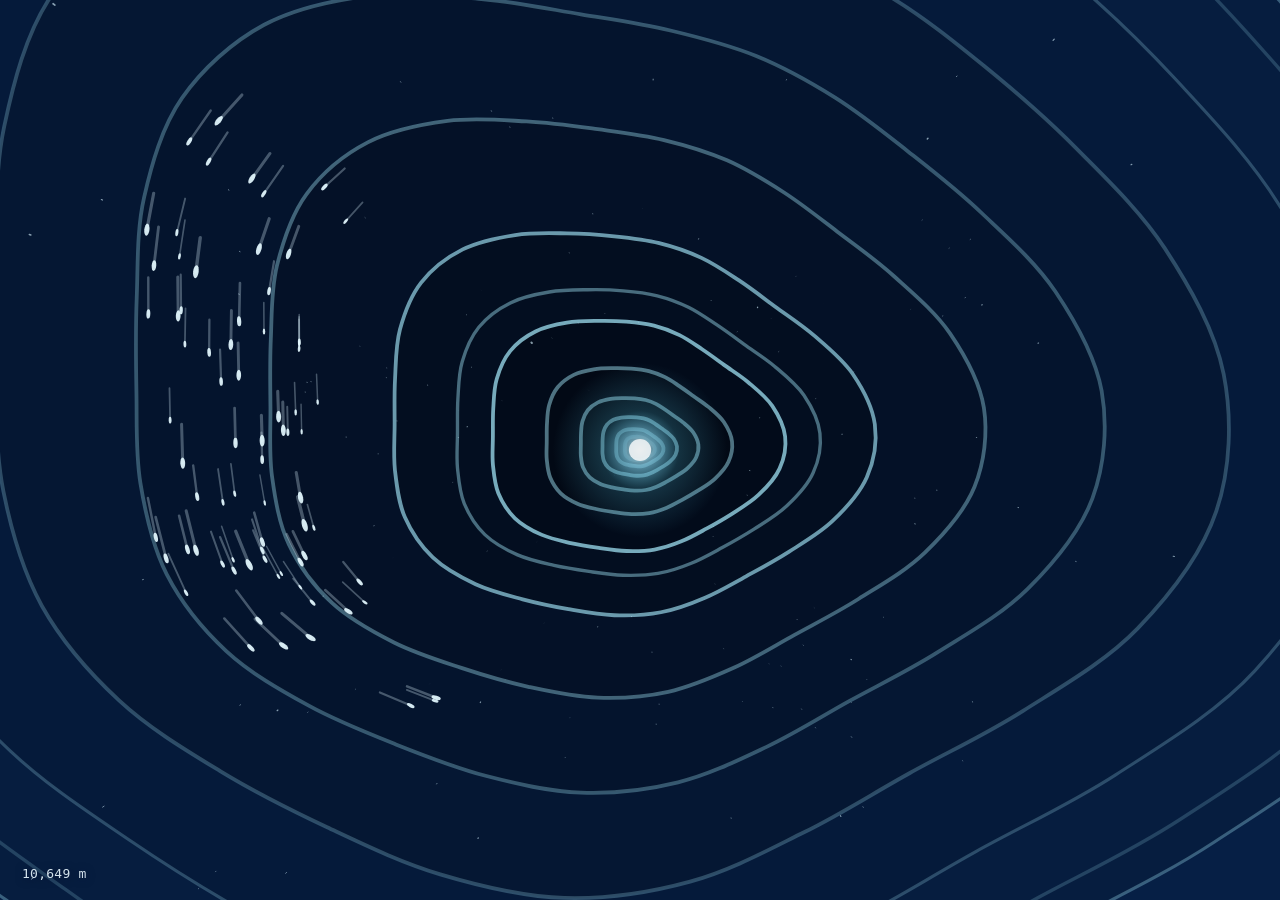
==== commit 29835184: "Benthic 1.1.3 A first-run welcome told as a dive with a depth gauge, and a guided tour of the real i" ====
--- a/benthic/static/intro.html
+++ b/benthic/static/intro.html
@@ -720,6 +720,8 @@
   if (finished) return;
   finished = true;
   if (tail < 1 && SND.perf) { cancelPerf(SND.perf); SND.perf = null; }
+  // Der Nachhall klingt aus und ist zum Ende von tail still, bevor die App die Seite entfernt.
+  else if (SND.perf) { const g = SND.fx.master.gain, at = SND.ac.currentTime; g.setValueAtTime(g.value, at + tail * .4); g.linearRampToValueAtTime(0, at + tail); }
   post({ action: "done", tail });
 }
 window.benthicIntro = {
